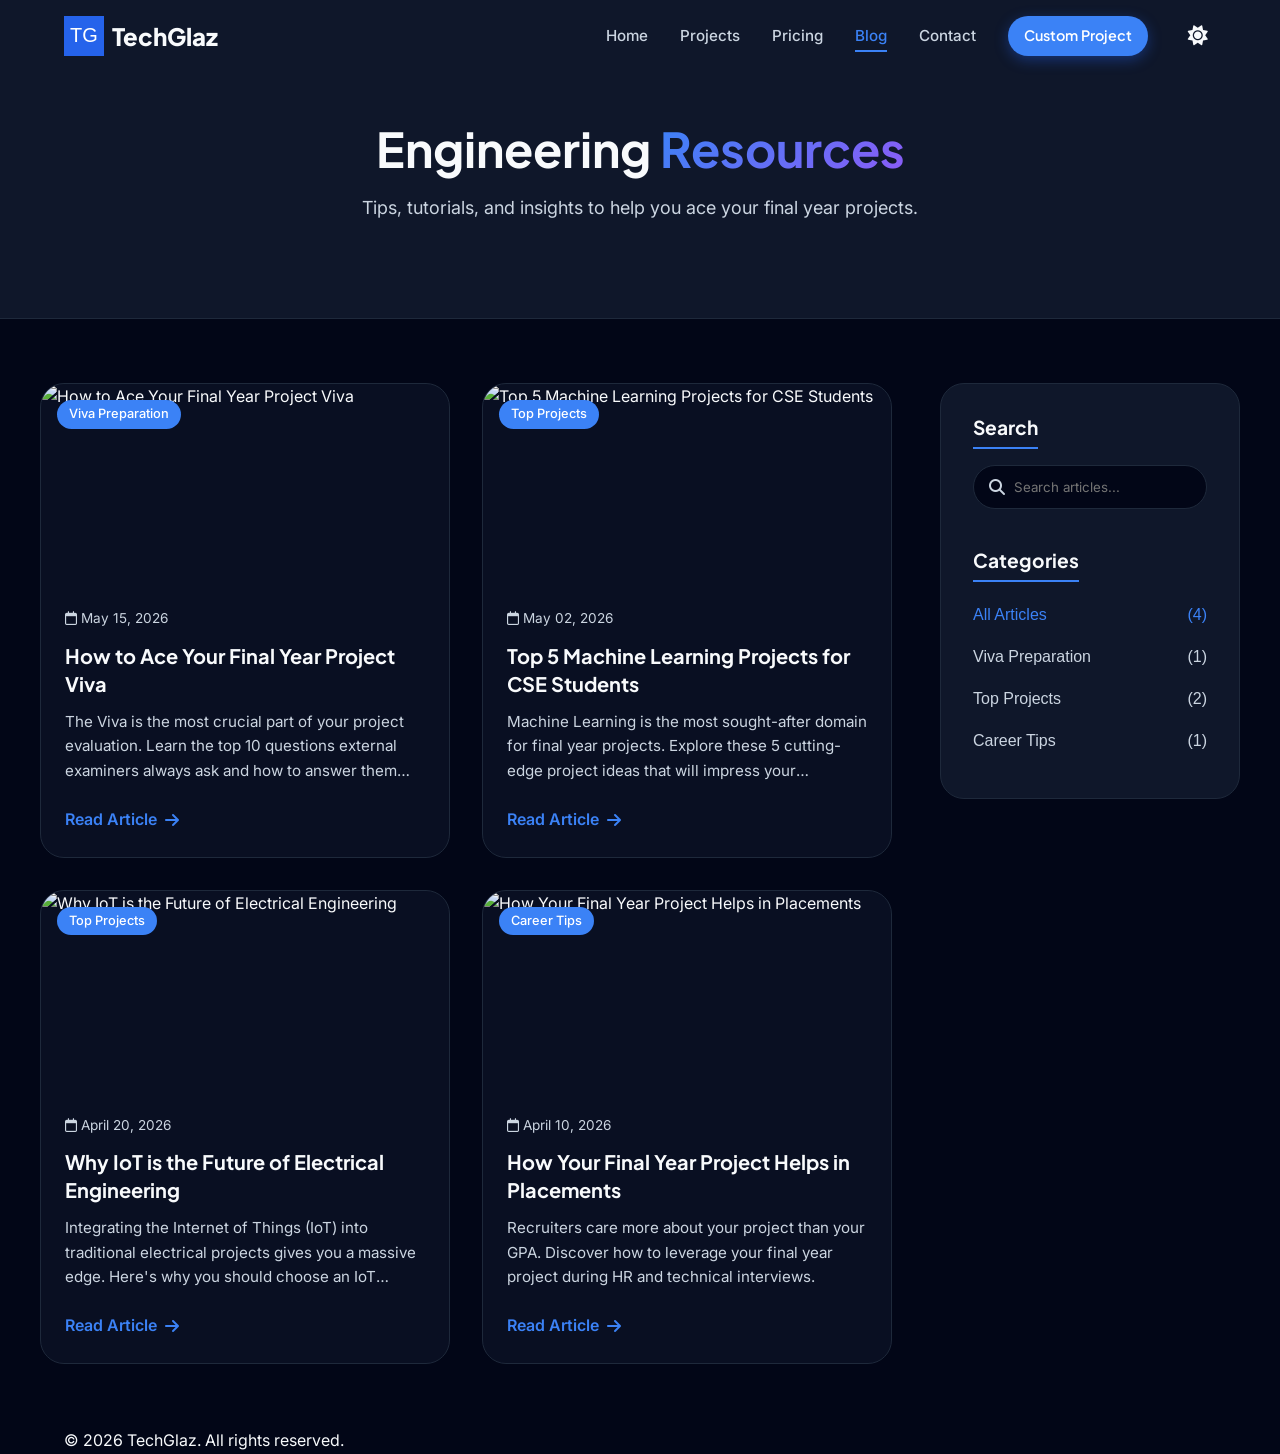
==== blog.html @ 35bd8286 "feat: implement blog section with dynamic post rendering, filtering capabilities, and updated site n" ====
<!DOCTYPE html>
<html lang="en" data-theme="dark">
<head>
    <meta charset="UTF-8">
    <meta name="viewport" content="width=device-width, initial-scale=1.0">
    <title>TechGlaz | Engineering Blog & Resources</title>
    
    <!-- CSS -->
    <link rel="stylesheet" href="style.css">
    
    <!-- FontAwesome for Icons -->
    <link rel="stylesheet" href="https://cdnjs.cloudflare.com/ajax/libs/font-awesome/6.4.0/css/all.min.css">
    
    <style>
        .blog-header {
            padding-top: 120px;
            padding-bottom: 3rem;
            text-align: center;
            background: var(--bg-secondary);
            border-bottom: 1px solid var(--border-color);
        }

        .blog-layout {
            display: grid;
            grid-template-columns: 1fr 300px;
            gap: 3rem;
            padding: 4rem 0;
            align-items: start;
        }

        /* Blog Grid */
        .blog-grid {
            display: grid;
            grid-template-columns: repeat(auto-fill, minmax(300px, 1fr));
            gap: 2rem;
        }

        .blog-card {
            background: var(--card-bg);
            border-radius: var(--radius-lg);
            border: 1px solid var(--border-color);
            overflow: hidden;
            transition: var(--transition);
            display: flex;
            flex-direction: column;
            height: 100%;
        }

        .blog-card:hover {
            transform: translateY(-5px);
            box-shadow: var(--shadow-md);
            border-color: var(--primary);
        }

        .blog-img-wrapper {
            position: relative;
            height: 200px;
            overflow: hidden;
        }

        .blog-img {
            width: 100%;
            height: 100%;
            object-fit: cover;
            transition: transform 0.5s ease;
        }

        .blog-card:hover .blog-img {
            transform: scale(1.05);
        }

        .blog-category-badge {
            position: absolute;
            top: 1rem;
            left: 1rem;
            background: var(--primary);
            color: white;
            padding: 0.25rem 0.75rem;
            border-radius: var(--radius-pill);
            font-size: 0.8rem;
            font-weight: 500;
        }

        .blog-content {
            padding: 1.5rem;
            flex-grow: 1;
            display: flex;
            flex-direction: column;
        }

        .blog-meta {
            display: flex;
            gap: 1rem;
            color: var(--text-secondary);
            font-size: 0.85rem;
            margin-bottom: 0.75rem;
        }

        .blog-title {
            font-size: 1.25rem;
            margin-bottom: 0.75rem;
            line-height: 1.4;
            color: var(--text-primary);
        }

        .blog-excerpt {
            color: var(--text-secondary);
            font-size: 0.95rem;
            margin-bottom: 1.5rem;
            flex-grow: 1;
            display: -webkit-box;
            -webkit-line-clamp: 3;
            -webkit-box-orient: vertical;
            overflow: hidden;
        }

        .read-more-btn {
            color: var(--primary);
            font-weight: 600;
            display: inline-flex;
            align-items: center;
            gap: 0.5rem;
            transition: gap 0.3s ease;
            text-decoration: none;
        }

        .blog-card:hover .read-more-btn {
            gap: 0.75rem;
        }

        /* Sidebar */
        .blog-sidebar {
            background: var(--bg-secondary);
            padding: 2rem;
            border-radius: var(--radius-lg);
            border: 1px solid var(--border-color);
            position: sticky;
            top: 100px;
        }

        .sidebar-widget {
            margin-bottom: 2.5rem;
        }

        .sidebar-widget:last-child {
            margin-bottom: 0;
        }

        .widget-title {
            font-size: 1.2rem;
            margin-bottom: 1rem;
            padding-bottom: 0.5rem;
            border-bottom: 2px solid var(--primary);
            display: inline-block;
        }

        .search-box {
            position: relative;
        }

        .search-box input {
            width: 100%;
            padding: 0.8rem 1rem 0.8rem 2.5rem;
            border-radius: var(--radius-pill);
            border: 1px solid var(--border-color);
            background: var(--bg-color);
            color: var(--text-primary);
            font-family: inherit;
        }

        .search-box i {
            position: absolute;
            left: 1rem;
            top: 50%;
            transform: translateY(-50%);
            color: var(--text-secondary);
        }

        .category-list {
            list-style: none;
            padding: 0;
        }

        .category-item {
            margin-bottom: 0.5rem;
        }

        .category-btn {
            background: none;
            border: none;
            color: var(--text-secondary);
            cursor: pointer;
            font-size: 1rem;
            padding: 0.5rem 0;
            display: flex;
            justify-content: space-between;
            width: 100%;
            transition: color 0.3s ease;
        }

        .category-btn:hover, .category-btn.active {
            color: var(--primary);
        }

        @media (max-width: 992px) {
            .blog-layout {
                grid-template-columns: 1fr;
            }
            .blog-sidebar {
                position: static;
                order: -1;
            }
        }
    </style>
</head>
<body>

    <!-- Navigation -->
    <nav class="navbar">
        <div class="container nav-container">
            <a href="index.html" class="logo">
                <img src="https://techglaz.com/wp-content/uploads/2023/12/cropped-cropped-techglaz-logo-transprent.png" alt="TechGlaz Logo" onerror="this.src='data:image/svg+xml;utf8,<svg xmlns=\'http://www.w3.org/2000/svg\' width=\'40\' height=\'40\' viewBox=\'0 0 100 100\'><rect width=\'100\' height=\'100\' fill=\'%232563eb\'/><text x=\'50\' y=\'65\' font-family=\'sans-serif\' font-size=\'50\' fill=\'white\' text-anchor=\'middle\'>TG</text></svg>'">
                TechGlaz
            </a>
            <button class="mobile-menu-btn">
                <i class="fa-solid fa-bars"></i>
            </button>
            <div class="nav-links">
                <a href="index.html" class="nav-link">Home</a>
                <a href="projects.html" class="nav-link">Projects</a>
                <a href="pricing.html" class="nav-link">Pricing</a>
                <a href="blog.html" class="nav-link active">Blog</a>
                <a href="contact.html" class="nav-link">Contact</a>
                <a href="custom-request.html" class="btn btn-primary" style="padding: 0.5rem 1rem; font-size: 0.9rem;">Custom Project</a>
                <button id="theme-toggle" class="theme-toggle" aria-label="Toggle Theme">
                    <i class="fa-solid fa-moon"></i>
                </button>
            </div>
        </div>
    </nav>

    <!-- Header -->
    <header class="blog-header">
        <div class="container fade-in">
            <h1 class="section-title">Engineering <span class="text-gradient">Resources</span></h1>
            <p class="section-subtitle">Tips, tutorials, and insights to help you ace your final year projects.</p>
        </div>
    </header>

    <!-- Main Content -->
    <section>
        <div class="container blog-layout">
            
            <!-- Blog Posts -->
            <div class="blog-main">
                <div id="blogGrid" class="blog-grid">
                    <!-- Loaded via JS -->
                </div>
            </div>

            <!-- Sidebar -->
            <aside class="blog-sidebar fade-in" style="transition-delay: 0.2s;">
                <div class="sidebar-widget">
                    <h3 class="widget-title">Search</h3>
                    <div class="search-box">
                        <i class="fa-solid fa-search"></i>
                        <input type="text" id="blogSearch" placeholder="Search articles...">
                    </div>
                </div>

                <div class="sidebar-widget">
                    <h3 class="widget-title">Categories</h3>
                    <ul class="category-list" id="categoryList">
                        <li class="category-item">
                            <button class="category-btn active" data-category="all">
                                <span>All Articles</span>
                                <span class="count">(4)</span>
                            </button>
                        </li>
                        <li class="category-item">
                            <button class="category-btn" data-category="viva">
                                <span>Viva Preparation</span>
                                <span class="count">(1)</span>
                            </button>
                        </li>
                        <li class="category-item">
                            <button class="category-btn" data-category="projects">
                                <span>Top Projects</span>
                                <span class="count">(2)</span>
                            </button>
                        </li>
                        <li class="category-item">
                            <button class="category-btn" data-category="career">
                                <span>Career Tips</span>
                                <span class="count">(1)</span>
                            </button>
                        </li>
                    </ul>
                </div>
            </aside>

        </div>
    </section>

    <!-- Footer -->
    <footer class="footer">
        <div class="container">
            <div class="footer-bottom">
                <p>&copy; 2026 TechGlaz. All rights reserved.</p>
            </div>
        </div>
    </footer>

    <script src="main.js"></script>
    <script src="blog.js"></script>
</body>
</html>
---- style.css ----
/* 
 * TechGlaz - Design System & Core Styles
 * Fonts: Inter (Body) & Plus Jakarta Sans (Headings)
 */

@import url('https://fonts.googleapis.com/css2?family=Inter:wght@300;400;500;600&family=Plus+Jakarta+Sans:wght@500;600;700;800&display=swap');

:root {
  /* Light Theme Colors */
  --bg-color: #ffffff;
  --bg-secondary: #f8fafc;
  --text-primary: #0f172a;
  --text-secondary: #475569;
  
  --primary: #2563eb; /* Tech blue */
  --primary-hover: #1d4ed8;
  --secondary: #7c3aed; /* Purple */
  --accent: #0ea5e9; /* Cyan */
  
  --border-color: #e2e8f0;
  --card-bg: rgba(255, 255, 255, 0.8);
  
  /* Shared Variables */
  --font-body: 'Inter', sans-serif;
  --font-heading: 'Plus Jakarta Sans', sans-serif;
  
  --radius-sm: 8px;
  --radius-md: 16px;
  --radius-lg: 24px;
  --radius-pill: 50px; /* TechGlaz specific */
  
  --shadow-sm: 0 1px 2px 0 rgba(0, 0, 0, 0.05);
  --shadow-md: 0 4px 6px -1px rgba(0, 0, 0, 0.1), 0 2px 4px -1px rgba(0, 0, 0, 0.06);
  --shadow-lg: 0 10px 15px -3px rgba(0, 0, 0, 0.1), 0 4px 6px -2px rgba(0, 0, 0, 0.05);
  --shadow-glass: 0 8px 32px 0 rgba(31, 38, 135, 0.07);
  
  --transition: all 0.3s ease;
}

[data-theme="dark"] {
  --bg-color: #020617; /* Deep navy */
  --bg-secondary: #0f172a;
  --text-primary: #f8fafc;
  --text-secondary: #cbd5e1;
  
  --primary: #3b82f6;
  --primary-hover: #60a5fa;
  --secondary: #8b5cf6;
  --accent: #38bdf8;
  
  --border-color: #1e293b;
  --card-bg: rgba(15, 23, 42, 0.6);
  --shadow-glass: 0 8px 32px 0 rgba(0, 0, 0, 0.3);
}

/* Base Reset */
*, *::before, *::after {
  box-sizing: border-box;
  margin: 0;
  padding: 0;
}

html {
  scroll-behavior: smooth;
}

body {
  font-family: var(--font-body);
  background-color: var(--bg-color);
  color: var(--text-primary);
  line-height: 1.6;
  transition: background-color 0.3s ease, color 0.3s ease;
  overflow-x: hidden;
}

h1, h2, h3, h4, h5, h6 {
  font-family: var(--font-heading);
  line-height: 1.2;
  color: var(--text-primary);
  font-weight: 700;
}

a {
  text-decoration: none;
  color: var(--primary);
  transition: var(--transition);
}

img {
  max-width: 100%;
  height: auto;
  display: block;
}

ul {
  list-style: none;
}

/* Typography Utilities */
.text-center { text-align: center; }
.text-gradient {
  background: linear-gradient(135deg, var(--primary), var(--secondary));
  -webkit-background-clip: text;
  -webkit-text-fill-color: transparent;
  background-clip: text;
}
.section-title {
  font-size: clamp(2rem, 4vw, 3rem);
  margin-bottom: 1rem;
}
.section-subtitle {
  font-size: 1.125rem;
  color: var(--text-secondary);
  max-width: 600px;
  margin: 0 auto 3rem;
}

/* Layout */
.container {
  width: 100%;
  max-width: 1200px;
  margin: 0 auto;
  padding: 0 1.5rem;
}

.section {
  padding: 5rem 0;
}

/* Glassmorphism */
.glass {
  background: var(--card-bg);
  backdrop-filter: blur(12px);
  -webkit-backdrop-filter: blur(12px);
  border: 1px solid rgba(255, 255, 255, 0.1);
}
[data-theme="light"] .glass {
  border: 1px solid rgba(255, 255, 255, 0.4);
}

.glass-card {
  background: var(--card-bg);
  backdrop-filter: blur(12px);
  -webkit-backdrop-filter: blur(12px);
  border: 1px solid rgba(255, 255, 255, 0.1);
  border-radius: var(--radius-lg);
  box-shadow: var(--shadow-glass);
  padding: 2rem;
  transition: transform 0.3s ease, box-shadow 0.3s ease;
}
[data-theme="light"] .glass-card {
  border: 1px solid rgba(255, 255, 255, 0.4);
}

.glass-card:hover {
  transform: translateY(-5px);
  box-shadow: var(--shadow-lg);
}

/* Components */

/* Buttons */
.btn {
  display: inline-flex;
  align-items: center;
  justify-content: center;
  padding: 0.75rem 1.5rem;
  font-family: var(--font-heading);
  font-weight: 600;
  border-radius: var(--radius-pill);
  cursor: pointer;
  transition: var(--transition);
  border: none;
  gap: 0.5rem;
  font-size: 1rem;
}

.btn-primary {
  background-color: var(--primary);
  color: white;
  box-shadow: 0 4px 14px 0 rgba(37, 99, 235, 0.39);
}

.btn-primary:hover {
  background-color: var(--primary-hover);
  transform: translateY(-2px);
  box-shadow: 0 6px 20px rgba(37, 99, 235, 0.23);
}

.btn-outline {
  background: transparent;
  color: var(--text-primary);
  border: 2px solid var(--border-color);
}

.btn-outline:hover {
  border-color: var(--primary);
  color: var(--primary);
}

/* Navigation */
.navbar {
  position: fixed;
  top: 0;
  left: 0;
  width: 100%;
  z-index: 1000;
  padding: 1rem 0;
  transition: var(--transition);
}

.navbar.scrolled {
  padding: 0.5rem 0;
  background: var(--card-bg);
  backdrop-filter: blur(12px);
  -webkit-backdrop-filter: blur(12px);
  border-bottom: 1px solid rgba(255, 255, 255, 0.1);
  box-shadow: var(--shadow-sm);
}

.nav-container {
  display: flex;
  justify-content: space-between;
  align-items: center;
}

.logo {
  display: flex;
  align-items: center;
  gap: 0.5rem;
  font-family: var(--font-heading);
  font-weight: 800;
  font-size: 1.5rem;
  color: var(--text-primary);
}

.logo img {
  height: 40px;
}

.nav-links {
  display: flex;
  gap: 2rem;
  align-items: center;
}

.nav-link {
  color: var(--text-secondary);
  font-weight: 500;
  font-size: 0.95rem;
  position: relative;
}

.nav-link:hover, .nav-link.active {
  color: var(--primary);
}

.nav-link::after {
  content: '';
  position: absolute;
  width: 0;
  height: 2px;
  bottom: -4px;
  left: 0;
  background-color: var(--primary);
  transition: var(--transition);
}

.nav-link:hover::after, .nav-link.active::after {
  width: 100%;
}

.theme-toggle {
  background: none;
  border: none;
  color: var(--text-primary);
  cursor: pointer;
  font-size: 1.25rem;
  padding: 0.5rem;
  display: flex;
  align-items: center;
  justify-content: center;
  border-radius: 50%;
  transition: background-color 0.3s ease;
}

.theme-toggle:hover {
  background-color: var(--bg-secondary);
}

.mobile-menu-btn {
  display: none;
  background: none;
  border: none;
  color: var(--text-primary);
  font-size: 1.5rem;
  cursor: pointer;
}

/* Animations */
.fade-in {
  opacity: 0;
  transform: translateY(20px);
  transition: opacity 0.6s ease-out, transform 0.6s ease-out;
}

.fade-in.visible {
  opacity: 1;
  transform: translateY(0);
}

/* Media Queries */
@media (max-width: 768px) {
  .nav-links {
    position: fixed;
    top: 0;
    right: -100%;
    height: 100vh;
    width: 250px;
    background: var(--bg-color);
    flex-direction: column;
    justify-content: center;
    padding: 2rem;
    box-shadow: -5px 0 15px rgba(0,0,0,0.1);
    transition: 0.4s ease-in-out;
  }

  .nav-links.active {
    right: 0;
  }

  .mobile-menu-btn {
    display: block;
    z-index: 1001;
  }

  .section-title {
    font-size: 2rem;
  }
}

/* Scroll Progress Bar */
.scroll-progress-container {
  position: fixed;
  top: 0;
  left: 0;
  width: 100%;
  height: 4px;
  background: transparent;
  z-index: 9999;
}

.scroll-progress-bar {
  height: 100%;
  background: linear-gradient(90deg, var(--primary), var(--accent));
  width: 0%;
  transition: width 0.1s ease;
}

/* Back to Top Button */
.back-to-top {
  position: fixed;
  bottom: 30px;
  right: 30px;
  width: 50px;
  height: 50px;
  background: var(--primary);
  color: white;
  border-radius: 50%;
  display: flex;
  align-items: center;
  justify-content: center;
  font-size: 1.25rem;
  box-shadow: var(--shadow-md);
  cursor: pointer;
  opacity: 0;
  visibility: hidden;
  transform: translateY(20px);
  transition: all 0.3s ease;
  z-index: 999;
}

.back-to-top.visible {
  opacity: 1;
  visibility: visible;
  transform: translateY(0);
}

.back-to-top:hover {
  background: var(--primary-hover);
  transform: translateY(-5px);
}

/* Page Transition Animations */
.page-transition-enter {
  animation: fadeInPage 0.5s ease-out forwards;
}

.page-transition-exit {
  animation: fadeOutPage 0.3s ease-in forwards;
}

@keyframes fadeInPage {
  from {
    opacity: 0;
    transform: translateY(10px);
  }
  to {
    opacity: 1;
    transform: translateY(0);
  }
}

@keyframes fadeOutPage {
  from {
    opacity: 1;
    transform: translateY(0);
  }
  to {
    opacity: 0;
    transform: translateY(-10px);
  }
}

/* Trust Badges */
.trust-badges-container {
  display: flex;
  justify-content: center;
  gap: 3rem;
  flex-wrap: wrap;
  padding: 3rem;
  background: var(--card-bg);
  border-radius: var(--radius-lg);
  border: 1px solid var(--border-color);
}

.trust-badge {
  text-align: center;
  max-width: 200px;
}

.trust-icon {
  font-size: 2.5rem;
  color: #10b981;
  margin-bottom: 1rem;
}

.pulse-animation {
  animation: pulse 2s infinite;
}

@keyframes pulse {
  0% { transform: scale(1); }
  50% { transform: scale(1.1); }
  100% { transform: scale(1); }
}

.trust-badge h4 {
  font-size: 1.1rem;
  margin-bottom: 0.5rem;
}

.trust-badge p {
  font-size: 0.85rem;
  color: var(--text-secondary);
}

/* Video Wrapper */
.video-wrapper {
  position: relative;
  padding-bottom: 56.25%; /* 16:9 ratio */
  height: 0;
  overflow: hidden;
  border-radius: var(--radius-sm);
  background: #000;
}

.video-wrapper iframe {
  position: absolute;
  top: 0;
  left: 0;
  width: 100%;
  height: 100%;
  border: none;
}
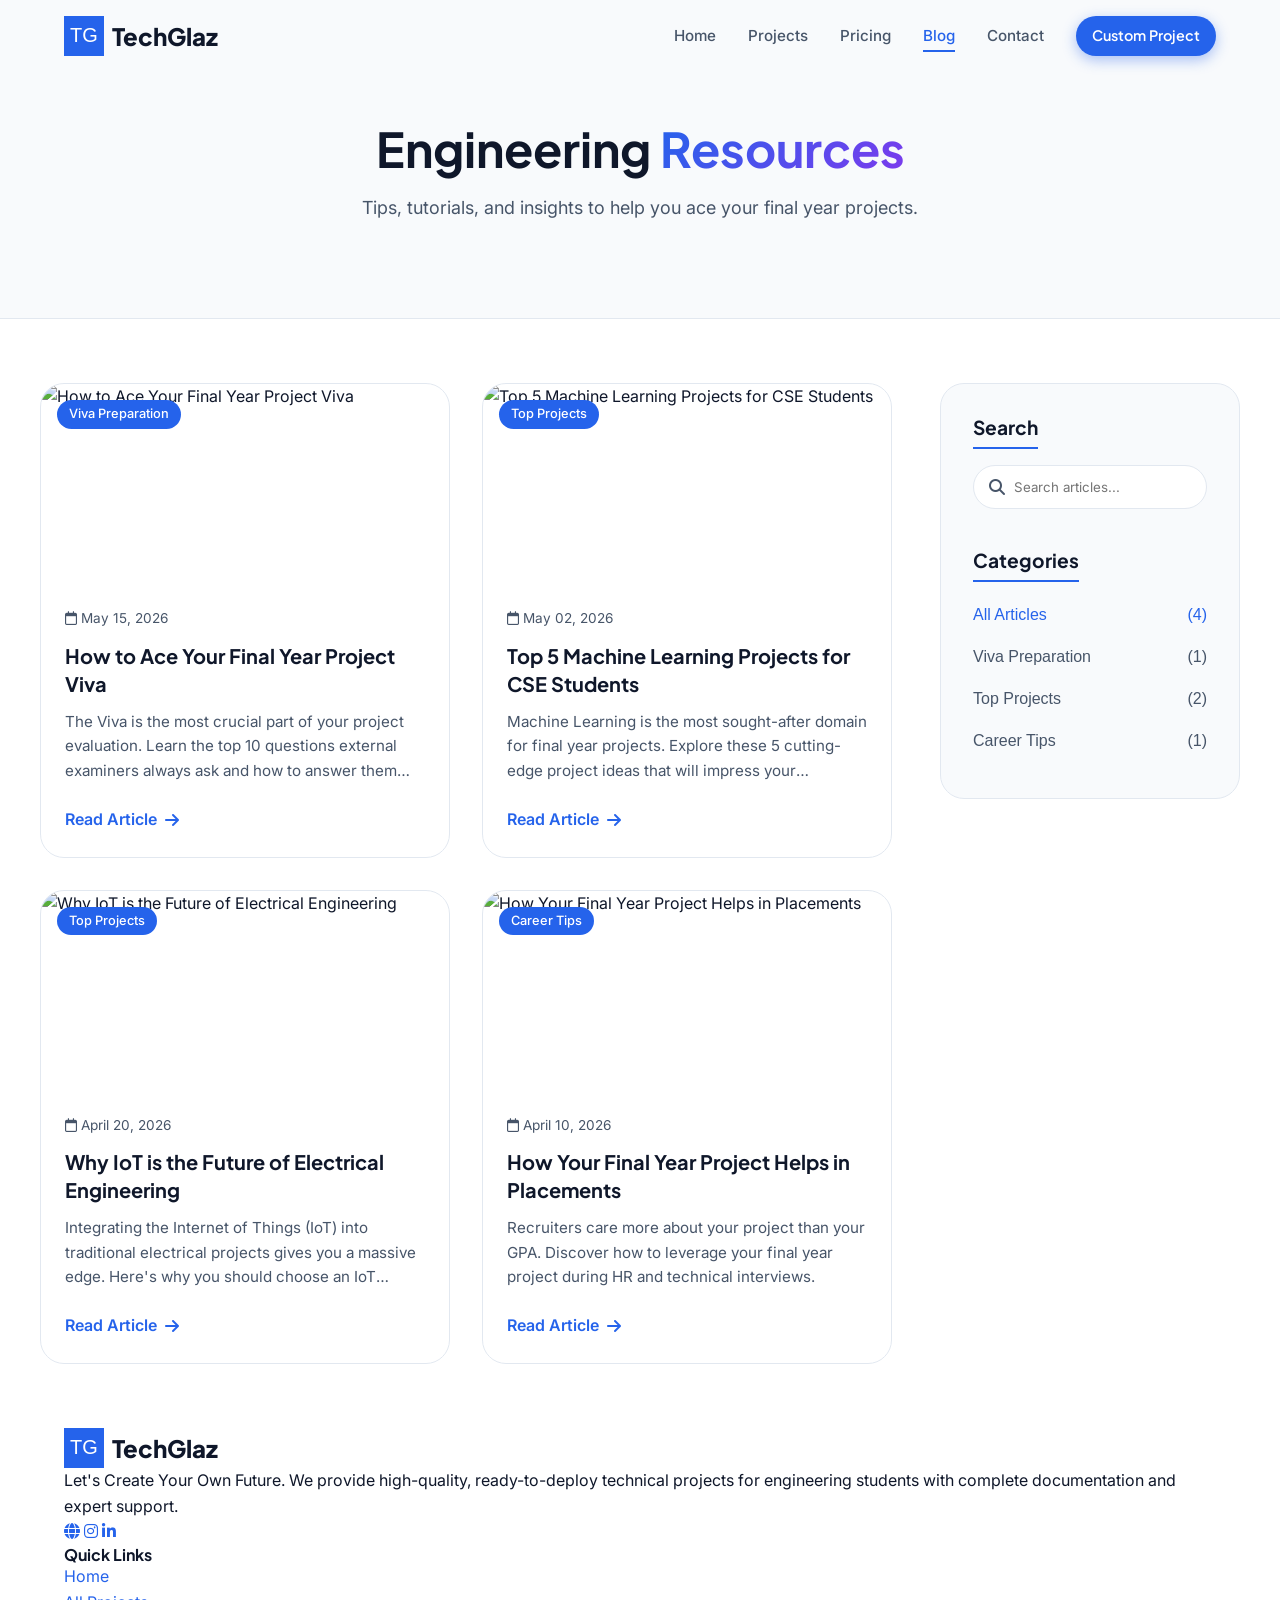
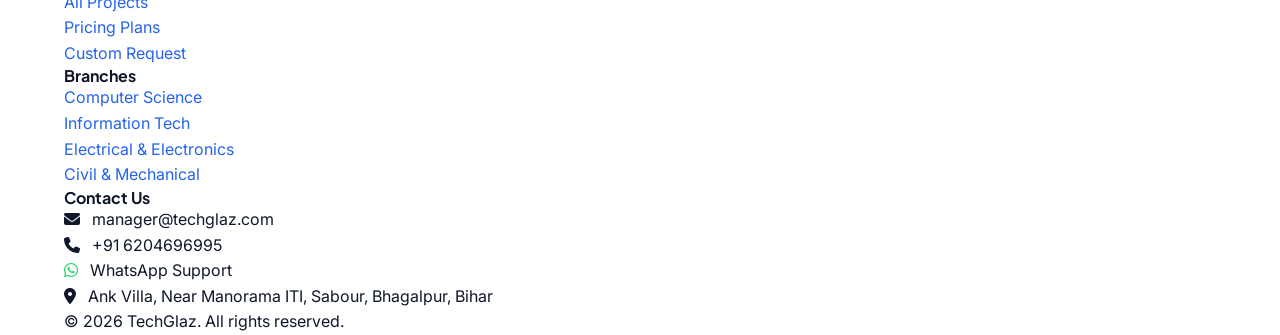
==== commit 602cd844: "feat: standardize site to light theme, remove theme toggle, and update footer and hero images" ====
--- a/blog.html
+++ b/blog.html
@@ -1,5 +1,5 @@
 <!DOCTYPE html>
-<html lang="en" data-theme="dark">
+<html lang="en" data-theme="light">
 <head>
     <meta charset="UTF-8">
     <meta name="viewport" content="width=device-width, initial-scale=1.0">
@@ -232,9 +232,6 @@
                 <a href="blog.html" class="nav-link active">Blog</a>
                 <a href="contact.html" class="nav-link">Contact</a>
                 <a href="custom-request.html" class="btn btn-primary" style="padding: 0.5rem 1rem; font-size: 0.9rem;">Custom Project</a>
-                <button id="theme-toggle" class="theme-toggle" aria-label="Toggle Theme">
-                    <i class="fa-solid fa-moon"></i>
-                </button>
             </div>
         </div>
     </nav>
@@ -305,6 +302,47 @@
     <!-- Footer -->
     <footer class="footer">
         <div class="container">
+            <div class="footer-grid">
+                <div class="footer-about">
+                    <a href="index.html" class="logo">
+                        <img src="https://techglaz.com/wp-content/uploads/2023/12/cropped-cropped-techglaz-logo-transprent.png" alt="TechGlaz Logo" onerror="this.src='data:image/svg+xml;utf8,<svg xmlns=\'http://www.w3.org/2000/svg\' width=\'40\' height=\'40\' viewBox=\'0 0 100 100\'><rect width=\'100\' height=\'100\' fill=\'%232563eb\'/><text x=\'50\' y=\'65\' font-family=\'sans-serif\' font-size=\'50\' fill=\'white\' text-anchor=\'middle\'>TG</text></svg>'">
+                        TechGlaz
+                    </a>
+                    <p>Let's Create Your Own Future. We provide high-quality, ready-to-deploy technical projects for engineering students with complete documentation and expert support.</p>
+                    <div class="social-links">
+                        <a href="https://techglaz.com/" target="_blank" title="TechGlaz Main Website"><i class="fa-solid fa-globe"></i></a>
+                        <a href="https://www.instagram.com/techglaz/" target="_blank" title="Instagram"><i class="fa-brands fa-instagram"></i></a>
+                        <a href="https://www.linkedin.com/company/techglaz/" target="_blank" title="LinkedIn"><i class="fa-brands fa-linkedin-in"></i></a>
+                    </div>
+                </div>
+                <div class="footer-links">
+                    <h4>Quick Links</h4>
+                    <ul>
+                        <li><a href="index.html">Home</a></li>
+                        <li><a href="projects.html">All Projects</a></li>
+                        <li><a href="pricing.html">Pricing Plans</a></li>
+                        <li><a href="custom-request.html">Custom Request</a></li>
+                    </ul>
+                </div>
+                <div class="footer-links">
+                    <h4>Branches</h4>
+                    <ul>
+                        <li><a href="projects.html?branch=cs">Computer Science</a></li>
+                        <li><a href="projects.html?branch=it">Information Tech</a></li>
+                        <li><a href="projects.html?branch=ee">Electrical & Electronics</a></li>
+                        <li><a href="projects.html?branch=mech">Civil & Mechanical</a></li>
+                    </ul>
+                </div>
+                <div class="footer-links">
+                    <h4>Contact Us</h4>
+                    <ul>
+                        <li><i class="fa-solid fa-envelope" style="margin-right: 8px;"></i> manager@techglaz.com</li>
+                        <li><i class="fa-solid fa-phone" style="margin-right: 8px;"></i> +91 6204696995</li>
+                        <li><i class="fa-brands fa-whatsapp" style="margin-right: 8px; color: #25D366;"></i> WhatsApp Support</li>
+                        <li><i class="fa-solid fa-location-dot" style="margin-right: 8px;"></i> Ank Villa, Near Manorama ITI, Sabour, Bhagalpur, Bihar</li>
+                    </ul>
+                </div>
+            </div>
             <div class="footer-bottom">
                 <p>&copy; 2026 TechGlaz. All rights reserved.</p>
             </div>
--- a/style.css
+++ b/style.css
@@ -35,22 +35,6 @@
   --shadow-glass: 0 8px 32px 0 rgba(31, 38, 135, 0.07);
   
   --transition: all 0.3s ease;
-}
-
-[data-theme="dark"] {
-  --bg-color: #020617; /* Deep navy */
-  --bg-secondary: #0f172a;
-  --text-primary: #f8fafc;
-  --text-secondary: #cbd5e1;
-  
-  --primary: #3b82f6;
-  --primary-hover: #60a5fa;
-  --secondary: #8b5cf6;
-  --accent: #38bdf8;
-  
-  --border-color: #1e293b;
-  --card-bg: rgba(15, 23, 42, 0.6);
-  --shadow-glass: 0 8px 32px 0 rgba(0, 0, 0, 0.3);
 }
 
 /* Base Reset */
@@ -132,9 +116,6 @@
   background: var(--card-bg);
   backdrop-filter: blur(12px);
   -webkit-backdrop-filter: blur(12px);
-  border: 1px solid rgba(255, 255, 255, 0.1);
-}
-[data-theme="light"] .glass {
   border: 1px solid rgba(255, 255, 255, 0.4);
 }
 
@@ -142,14 +123,11 @@
   background: var(--card-bg);
   backdrop-filter: blur(12px);
   -webkit-backdrop-filter: blur(12px);
-  border: 1px solid rgba(255, 255, 255, 0.1);
+  border: 1px solid rgba(255, 255, 255, 0.4);
   border-radius: var(--radius-lg);
   box-shadow: var(--shadow-glass);
   padding: 2rem;
   transition: transform 0.3s ease, box-shadow 0.3s ease;
-}
-[data-theme="light"] .glass-card {
-  border: 1px solid rgba(255, 255, 255, 0.4);
 }
 
 .glass-card:hover {
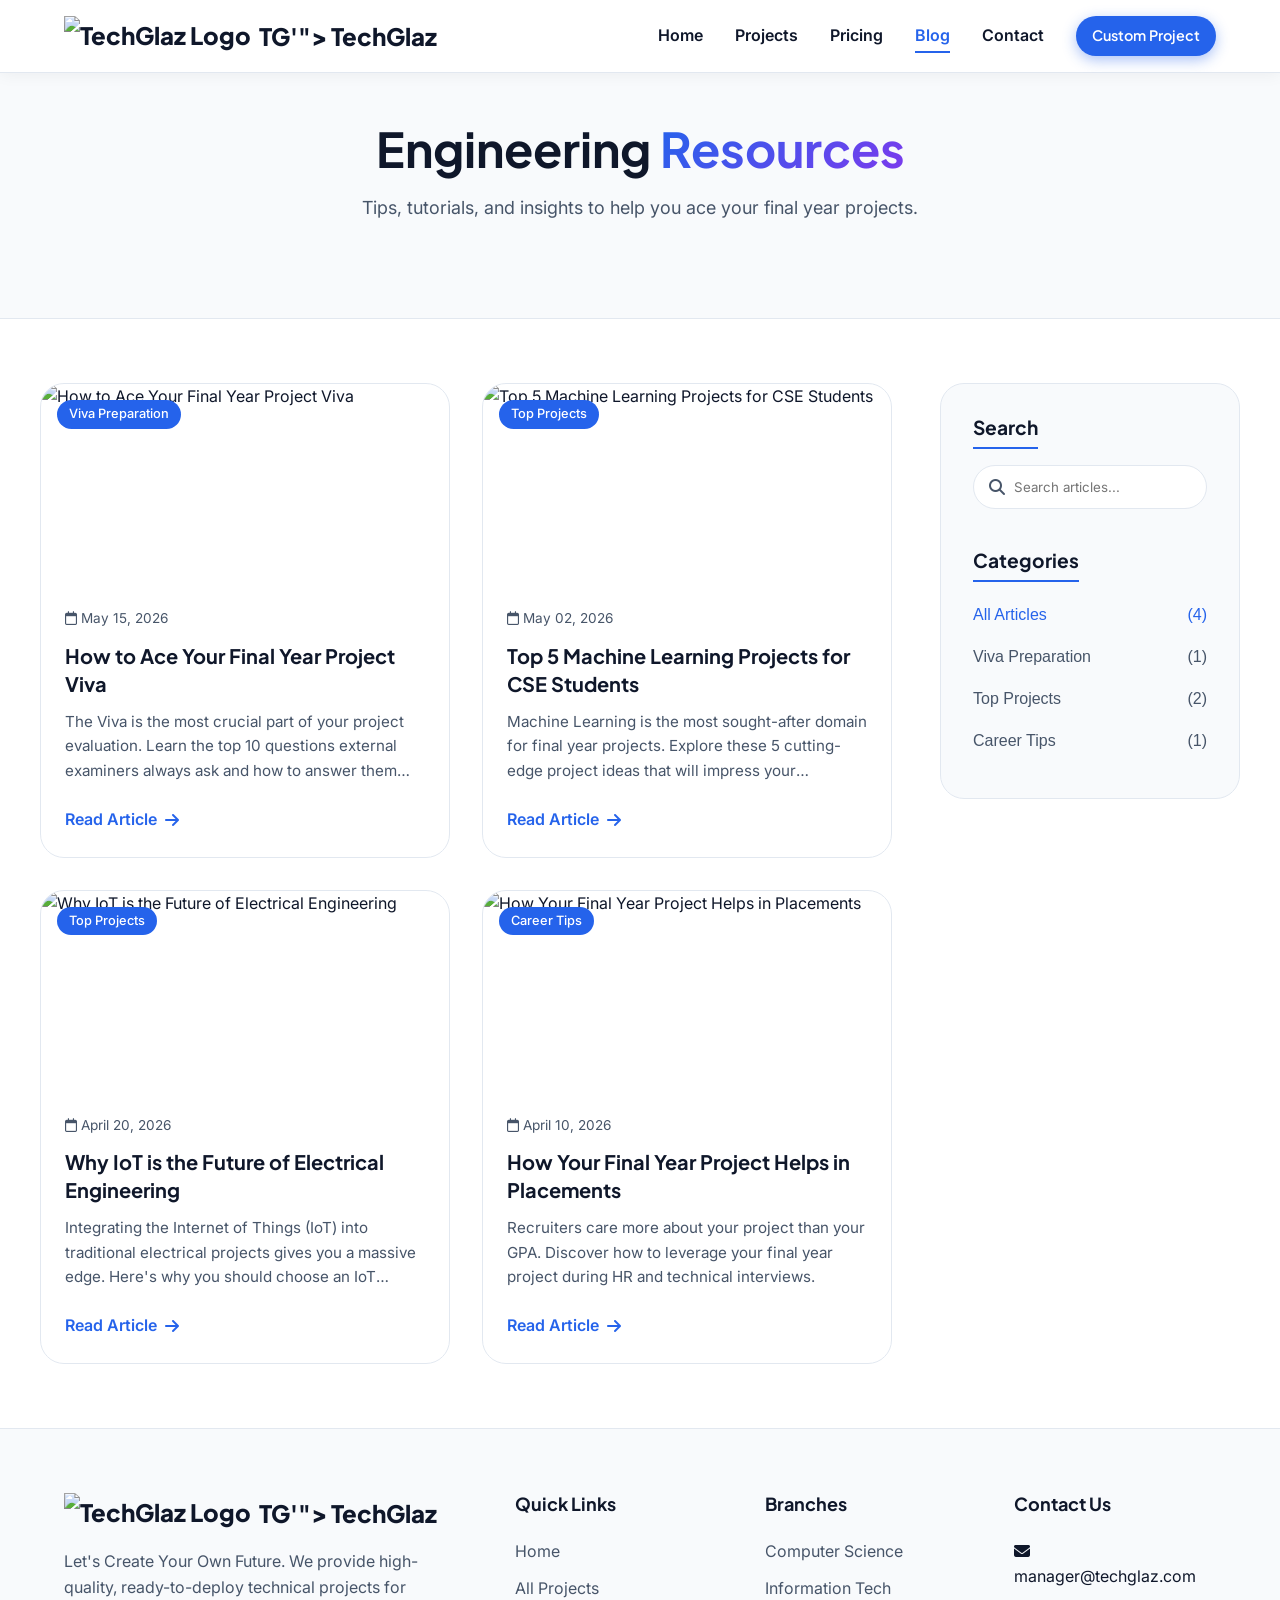
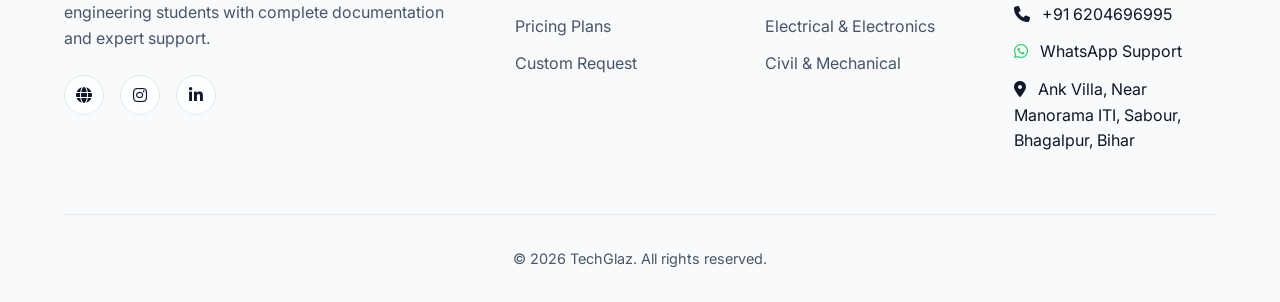
==== commit 1e73f960: "refactor: restructure project directory by moving assets and scripts, and optimize image rendering w" ====
--- a/blog.html
+++ b/blog.html
@@ -6,7 +6,7 @@
     <title>TechGlaz | Engineering Blog & Resources</title>
     
     <!-- CSS -->
-    <link rel="stylesheet" href="style.css">
+    <link rel="stylesheet" href="css/style.css">
     
     <!-- FontAwesome for Icons -->
     <link rel="stylesheet" href="https://cdnjs.cloudflare.com/ajax/libs/font-awesome/6.4.0/css/all.min.css">
@@ -219,7 +219,7 @@
     <nav class="navbar">
         <div class="container nav-container">
             <a href="index.html" class="logo">
-                <img src="https://techglaz.com/wp-content/uploads/2023/12/cropped-cropped-techglaz-logo-transprent.png" alt="TechGlaz Logo" onerror="this.src='data:image/svg+xml;utf8,<svg xmlns=\'http://www.w3.org/2000/svg\' width=\'40\' height=\'40\' viewBox=\'0 0 100 100\'><rect width=\'100\' height=\'100\' fill=\'%232563eb\'/><text x=\'50\' y=\'65\' font-family=\'sans-serif\' font-size=\'50\' fill=\'white\' text-anchor=\'middle\'>TG</text></svg>'">
+                <img src="https://techglaz.com/wp-content/uploads/2023/12/cropped-cropped-techglaz-logo-transprent.png" alt="TechGlaz Logo" onerror="this.src='data:image/svg+xml;utf8,<svg xmlns=\'http://www.w3.org/2000/svg\' width=\'40\' height=\'40\' viewBox=\'0 0 100 100\' loading="lazy"><rect width=\'100\' height=\'100\' fill=\'%232563eb\'/><text x=\'50\' y=\'65\' font-family=\'sans-serif\' font-size=\'50\' fill=\'white\' text-anchor=\'middle\'>TG</text></svg>'">
                 TechGlaz
             </a>
             <button class="mobile-menu-btn">
@@ -305,7 +305,7 @@
             <div class="footer-grid">
                 <div class="footer-about">
                     <a href="index.html" class="logo">
-                        <img src="https://techglaz.com/wp-content/uploads/2023/12/cropped-cropped-techglaz-logo-transprent.png" alt="TechGlaz Logo" onerror="this.src='data:image/svg+xml;utf8,<svg xmlns=\'http://www.w3.org/2000/svg\' width=\'40\' height=\'40\' viewBox=\'0 0 100 100\'><rect width=\'100\' height=\'100\' fill=\'%232563eb\'/><text x=\'50\' y=\'65\' font-family=\'sans-serif\' font-size=\'50\' fill=\'white\' text-anchor=\'middle\'>TG</text></svg>'">
+                        <img src="https://techglaz.com/wp-content/uploads/2023/12/cropped-cropped-techglaz-logo-transprent.png" alt="TechGlaz Logo" onerror="this.src='data:image/svg+xml;utf8,<svg xmlns=\'http://www.w3.org/2000/svg\' width=\'40\' height=\'40\' viewBox=\'0 0 100 100\' loading="lazy"><rect width=\'100\' height=\'100\' fill=\'%232563eb\'/><text x=\'50\' y=\'65\' font-family=\'sans-serif\' font-size=\'50\' fill=\'white\' text-anchor=\'middle\'>TG</text></svg>'">
                         TechGlaz
                     </a>
                     <p>Let's Create Your Own Future. We provide high-quality, ready-to-deploy technical projects for engineering students with complete documentation and expert support.</p>
@@ -349,7 +349,7 @@
         </div>
     </footer>
 
-    <script src="main.js"></script>
-    <script src="blog.js"></script>
+    <script src="js/main.js"></script>
+    <script src="js/blog.js"></script>
 </body>
 </html>
--- a/css/style.css
+++ b/css/style.css
@@ -0,0 +1,1189 @@
+/* 
+ * TechGlaz - Design System & Core Styles
+ * Fonts: Inter (Body) & Plus Jakarta Sans (Headings)
+ */
+
+@import url('https://fonts.googleapis.com/css2?family=Inter:wght@300;400;500;600&family=Plus+Jakarta+Sans:wght@500;600;700;800&display=swap');
+
+:root {
+  /* Light Theme Colors */
+  --bg-color: #ffffff;
+  --bg-secondary: #f8fafc;
+  --text-primary: #0f172a;
+  --text-secondary: #475569;
+  
+  --primary: #2563eb; /* Tech blue */
+  --primary-hover: #1d4ed8;
+  --secondary: #7c3aed; /* Purple */
+  --accent: #0ea5e9; /* Cyan */
+  
+  --border-color: #e2e8f0;
+  --card-bg: rgba(255, 255, 255, 0.8);
+  
+  /* Shared Variables */
+  --font-body: 'Inter', sans-serif;
+  --font-heading: 'Plus Jakarta Sans', sans-serif;
+  
+  --radius-sm: 8px;
+  --radius-md: 16px;
+  --radius-lg: 24px;
+  --radius-pill: 50px; /* TechGlaz specific */
+  
+  --shadow-sm: 0 1px 2px 0 rgba(0, 0, 0, 0.05);
+  --shadow-md: 0 4px 6px -1px rgba(0, 0, 0, 0.1), 0 2px 4px -1px rgba(0, 0, 0, 0.06);
+  --shadow-lg: 0 10px 15px -3px rgba(0, 0, 0, 0.1), 0 4px 6px -2px rgba(0, 0, 0, 0.05);
+  --shadow-glass: 0 8px 32px 0 rgba(31, 38, 135, 0.07);
+  
+  --transition: all 0.3s ease;
+}
+
+/* Base Reset */
+*, *::before, *::after {
+  box-sizing: border-box;
+  margin: 0;
+  padding: 0;
+}
+
+html {
+  scroll-behavior: smooth;
+}
+
+body {
+  font-family: var(--font-body);
+  background-color: var(--bg-color);
+  color: var(--text-primary);
+  line-height: 1.6;
+  transition: background-color 0.3s ease, color 0.3s ease;
+  overflow-x: clip;
+}
+
+h1, h2, h3, h4, h5, h6 {
+  font-family: var(--font-heading);
+  line-height: 1.2;
+  color: var(--text-primary);
+  font-weight: 700;
+}
+
+a {
+  text-decoration: none;
+  color: var(--primary);
+  transition: var(--transition);
+}
+
+img {
+  max-width: 100%;
+  height: auto;
+  display: block;
+}
+
+ul {
+  list-style: none;
+}
+
+/* Typography Utilities */
+.text-center { text-align: center; }
+.text-gradient {
+  background: linear-gradient(135deg, var(--primary), var(--secondary));
+  -webkit-background-clip: text;
+  -webkit-text-fill-color: transparent;
+  background-clip: text;
+}
+.section-title {
+  font-size: clamp(2rem, 4vw, 3rem);
+  margin-bottom: 1rem;
+}
+.section-subtitle {
+  font-size: 1.125rem;
+  color: var(--text-secondary);
+  max-width: 600px;
+  margin: 0 auto 3rem;
+}
+
+/* Layout */
+.container {
+  width: 100%;
+  max-width: 1200px;
+  margin: 0 auto;
+  padding: 0 1.5rem;
+}
+
+.section {
+  padding: 5rem 0;
+}
+
+/* Glassmorphism */
+.glass {
+  background: var(--card-bg);
+  backdrop-filter: blur(12px);
+  -webkit-backdrop-filter: blur(12px);
+  border: 1px solid rgba(255, 255, 255, 0.4);
+}
+
+.glass-card {
+  background: var(--card-bg);
+  backdrop-filter: blur(12px);
+  -webkit-backdrop-filter: blur(12px);
+  border: 1px solid rgba(255, 255, 255, 0.4);
+  border-radius: var(--radius-lg);
+  box-shadow: var(--shadow-glass);
+  padding: 2rem;
+  transition: transform 0.3s ease, box-shadow 0.3s ease;
+}
+
+.glass-card:hover {
+  transform: translateY(-5px) scale(1.01);
+  box-shadow: 0 20px 40px -10px rgba(0, 0, 0, 0.15), var(--shadow-glass);
+}
+
+/* Components */
+
+/* Buttons */
+.btn {
+  display: inline-flex;
+  align-items: center;
+  justify-content: center;
+  padding: 0.75rem 1.5rem;
+  font-family: var(--font-heading);
+  font-weight: 600;
+  border-radius: var(--radius-pill);
+  cursor: pointer;
+  transition: var(--transition);
+  border: none;
+  gap: 0.5rem;
+  font-size: 1rem;
+}
+
+.btn-primary {
+  background-color: var(--primary);
+  color: white;
+  box-shadow: 0 4px 14px 0 rgba(37, 99, 235, 0.39);
+}
+
+.btn-primary:hover {
+  background-color: var(--primary-hover);
+  transform: translateY(-2px) scale(1.03);
+  box-shadow: 0 8px 25px rgba(37, 99, 235, 0.35);
+}
+
+.btn-outline {
+  background: transparent;
+  color: var(--text-primary);
+  border: 2px solid var(--border-color);
+}
+
+.btn-outline:hover {
+  border-color: var(--primary);
+  color: var(--primary);
+}
+
+/* Navigation */
+.navbar {
+  position: fixed;
+  top: 0;
+  left: 0;
+  width: 100%;
+  z-index: 1000;
+  padding: 1rem 0;
+  transition: var(--transition);
+  /* Always show a crisp white blurred background — visually separate from hero */
+  background: rgba(255, 255, 255, 0.92);
+  backdrop-filter: blur(16px);
+  -webkit-backdrop-filter: blur(16px);
+  border-bottom: 1px solid var(--border-color);
+  box-shadow: 0 1px 16px 0 rgba(15, 23, 42, 0.06);
+}
+
+.navbar.scrolled {
+  padding: 0.5rem 0;
+  background: rgba(255, 255, 255, 0.97);
+  box-shadow: 0 2px 20px 0 rgba(15, 23, 42, 0.10);
+}
+
+.nav-container {
+  display: flex;
+  justify-content: space-between;
+  align-items: center;
+}
+
+.logo {
+  display: flex;
+  align-items: center;
+  gap: 0.5rem;
+  font-family: var(--font-heading);
+  font-weight: 800;
+  font-size: 1.5rem;
+  color: var(--text-primary);
+}
+
+.logo img {
+  height: 40px;
+}
+
+.nav-links {
+  display: flex;
+  gap: 2rem;
+  align-items: center;
+}
+
+.nav-link {
+  color: var(--text-primary);
+  font-weight: 600;
+  font-size: 1rem;
+  position: relative;
+}
+
+.nav-link:hover, .nav-link.active {
+  color: var(--primary);
+}
+
+.nav-link::after {
+  content: '';
+  position: absolute;
+  width: 0;
+  height: 2px;
+  bottom: -4px;
+  left: 0;
+  background-color: var(--primary);
+  transition: var(--transition);
+}
+
+.nav-link:hover::after, .nav-link.active::after {
+  width: 100%;
+}
+
+.theme-toggle {
+  background: none;
+  border: none;
+  color: var(--text-primary);
+  cursor: pointer;
+  font-size: 1.25rem;
+  padding: 0.5rem;
+  display: flex;
+  align-items: center;
+  justify-content: center;
+  border-radius: 50%;
+  transition: background-color 0.3s ease;
+}
+
+.theme-toggle:hover {
+  background-color: var(--bg-secondary);
+}
+
+.mobile-menu-btn {
+  display: none;
+  background: none;
+  border: none;
+  color: var(--text-primary);
+  font-size: 1.5rem;
+  cursor: pointer;
+}
+
+/* Animations */
+.fade-in {
+  opacity: 0;
+  transform: translateY(20px);
+  transition: opacity 0.6s ease-out, transform 0.6s ease-out;
+}
+
+.fade-in.visible {
+  opacity: 1;
+  transform: translateY(0);
+}
+
+/* Media Queries */
+@media (max-width: 768px) {
+  .nav-links {
+    position: fixed;
+    top: 0;
+    right: -100%;
+    height: 100vh;
+    width: 280px;
+    background: rgba(255, 255, 255, 0.95);
+    backdrop-filter: blur(20px);
+    -webkit-backdrop-filter: blur(20px);
+    flex-direction: column;
+    justify-content: center;
+    padding: 2rem;
+    box-shadow: -10px 0 30px rgba(0,0,0,0.1);
+    transition: right 0.5s cubic-bezier(0.4, 0, 0.2, 1);
+  }
+
+  .nav-links.active {
+    right: 0;
+  }
+
+  .nav-link {
+    font-size: 1.2rem;
+    margin: 1rem 0;
+    display: inline-block;
+  }
+
+  .nav-links a.btn {
+    margin-top: 1.5rem;
+    width: 100%;
+  }
+
+  .mobile-menu-btn {
+    display: block;
+    z-index: 1001;
+  }
+
+  .section-title {
+    font-size: 2rem;
+  }
+}
+
+/* Scroll Progress Bar */
+.scroll-progress-container {
+  position: fixed;
+  top: 0;
+  left: 0;
+  width: 100%;
+  height: 4px;
+  background: transparent;
+  z-index: 9999;
+}
+
+.scroll-progress-bar {
+  height: 100%;
+  background: linear-gradient(90deg, var(--primary), var(--accent));
+  width: 0%;
+  transition: width 0.1s ease;
+}
+
+/* Back to Top Button */
+.back-to-top {
+  position: fixed;
+  bottom: 30px;
+  right: 30px;
+  width: 50px;
+  height: 50px;
+  background: var(--primary);
+  color: white;
+  border-radius: 50%;
+  display: flex;
+  align-items: center;
+  justify-content: center;
+  font-size: 1.25rem;
+  box-shadow: var(--shadow-md);
+  cursor: pointer;
+  opacity: 0;
+  visibility: hidden;
+  transform: translateY(20px);
+  transition: opacity 0.3s ease, visibility 0.3s ease, transform 0.3s ease, background-color 0.3s ease;
+  z-index: 9998;
+  /* Isolate from any parent transform so fixed positioning is always viewport-relative */
+  isolation: isolate;
+  will-change: opacity, transform;
+}
+
+.back-to-top.visible {
+  opacity: 1;
+  visibility: visible;
+  transform: translateY(0);
+}
+
+.back-to-top:hover {
+  background: var(--primary-hover);
+  transform: translateY(-5px);
+}
+
+/* Page Transition Animations */
+.page-transition-enter {
+  animation: fadeInPage 0.5s ease-out forwards;
+}
+
+.page-transition-exit {
+  animation: fadeOutPage 0.3s ease-in forwards;
+}
+
+
+@keyframes fadeInPage {
+  from {
+    opacity: 0;
+  }
+  to {
+    opacity: 1;
+  }
+}
+
+@keyframes fadeOutPage {
+  from {
+    opacity: 1;
+  }
+  to {
+    opacity: 0;
+  }
+}
+
+/* Trust Badges */
+.trust-badges-container {
+  display: flex;
+  justify-content: center;
+  gap: 3rem;
+  flex-wrap: wrap;
+  padding: 3rem;
+  background: var(--card-bg);
+  border-radius: var(--radius-lg);
+  border: 1px solid var(--border-color);
+}
+
+.trust-badge {
+  text-align: center;
+  max-width: 200px;
+}
+
+.trust-icon {
+  font-size: 2.5rem;
+  color: #10b981;
+  margin-bottom: 1rem;
+}
+
+.pulse-animation {
+  animation: pulse 2s infinite;
+}
+
+@keyframes pulse {
+  0% { transform: scale(1); }
+  50% { transform: scale(1.1); }
+  100% { transform: scale(1); }
+}
+
+.trust-badge h4 {
+  font-size: 1.1rem;
+  margin-bottom: 0.5rem;
+}
+
+.trust-badge p {
+  font-size: 0.85rem;
+  color: var(--text-secondary);
+}
+
+/* Video Wrapper */
+.video-wrapper {
+  position: relative;
+  padding-bottom: 56.25%; /* 16:9 ratio */
+  height: 0;
+  overflow: hidden;
+  border-radius: var(--radius-sm);
+  background: #000;
+}
+
+.video-wrapper iframe {
+  position: absolute;
+  top: 0;
+  left: 0;
+  width: 100%;
+  height: 100%;
+  border: none;
+}
+
+/* Footer */
+.footer {
+  background: var(--bg-secondary);
+  padding: 4rem 0 2rem;
+  border-top: 1px solid var(--border-color);
+}
+
+.footer-grid {
+  display: grid;
+  grid-template-columns: 2fr 1fr 1fr 1fr;
+  gap: 3rem;
+  margin-bottom: 3rem;
+}
+
+.footer-about p {
+  color: var(--text-secondary);
+  margin-top: 1rem;
+  margin-bottom: 1.5rem;
+}
+
+.social-links {
+  display: flex;
+  gap: 1rem;
+}
+
+.social-links a {
+  width: 40px;
+  height: 40px;
+  border-radius: 50%;
+  background: var(--card-bg);
+  border: 1px solid var(--border-color);
+  display: flex;
+  align-items: center;
+  justify-content: center;
+  color: var(--text-primary);
+  transition: var(--transition);
+}
+
+.social-links a:hover {
+  background: var(--primary);
+  color: white;
+  border-color: var(--primary);
+}
+
+.footer-links h4 {
+  font-size: 1.125rem;
+  margin-bottom: 1.5rem;
+}
+
+.footer-links ul li {
+  margin-bottom: 0.75rem;
+}
+
+.footer-links ul a {
+  color: var(--text-secondary);
+}
+
+.footer-links ul a:hover {
+  color: var(--primary);
+  padding-left: 5px;
+}
+
+.footer-bottom {
+  text-align: center;
+  padding-top: 2rem;
+  border-top: 1px solid var(--border-color);
+  color: var(--text-secondary);
+  font-size: 0.9rem;
+}
+
+/* ============================================================
+   NEW FEATURES — Added Styles
+   ============================================================ */
+
+/* ── Feature 2: Hero Canvas ── */
+.hero-canvas {
+  position: absolute;
+  inset: 0;
+  width: 100%;
+  height: 100%;
+  pointer-events: none;
+  z-index: 1;
+  opacity: 0.55;
+}
+
+/* ── Feature 3: Tech Marquee Strip ── */
+.tech-marquee-section {
+  background: var(--bg-secondary);
+  border-top: 1px solid var(--border-color);
+  border-bottom: 1px solid var(--border-color);
+  padding: 1.1rem 0;
+  overflow: hidden;
+  position: relative;
+}
+.tech-marquee-section::before,
+.tech-marquee-section::after {
+  content: '';
+  position: absolute;
+  top: 0;
+  width: 100px;
+  height: 100%;
+  z-index: 2;
+  pointer-events: none;
+}
+.tech-marquee-section::before {
+  left: 0;
+  background: linear-gradient(to right, var(--bg-secondary), transparent);
+}
+.tech-marquee-section::after {
+  right: 0;
+  background: linear-gradient(to left, var(--bg-secondary), transparent);
+}
+.marquee-track {
+  display: flex;
+  align-items: center;
+  animation: marquee-scroll 38s linear infinite;
+  width: max-content;
+}
+.marquee-track:hover { animation-play-state: paused; }
+.marquee-item {
+  display: inline-flex;
+  align-items: center;
+  gap: 0.5rem;
+  white-space: nowrap;
+  color: var(--text-secondary);
+  font-weight: 600;
+  font-size: 0.87rem;
+  font-family: var(--font-heading);
+  padding: 0.35rem 1.1rem;
+  transition: color 0.25s;
+  cursor: default;
+}
+.marquee-item:hover { color: var(--primary); }
+.marquee-item i { font-size: 1.1rem; }
+.marquee-sep {
+  width: 4px;
+  height: 4px;
+  border-radius: 50%;
+  background: var(--border-color);
+  flex-shrink: 0;
+}
+@keyframes marquee-scroll {
+  from { transform: translateX(0); }
+  to   { transform: translateX(-50%); }
+}
+
+/* ── Feature 4: WhatsApp Float Button ── */
+.whatsapp-float {
+  position: fixed;
+  bottom: 90px;
+  left: 30px;
+  background: #25D366;
+  color: #fff !important;
+  border-radius: var(--radius-pill);
+  padding: 0.65rem 1.15rem;
+  display: flex;
+  align-items: center;
+  gap: 0.55rem;
+  font-weight: 700;
+  font-size: 0.87rem;
+  font-family: var(--font-heading);
+  box-shadow: 0 4px 20px rgba(37, 211, 102, 0.45);
+  z-index: 9997;
+  text-decoration: none !important;
+  transition: all 0.35s cubic-bezier(0.34, 1.56, 0.64, 1);
+  transform: translateY(20px);
+  opacity: 0;
+  visibility: hidden;
+}
+.whatsapp-float.visible {
+  transform: translateY(0);
+  opacity: 1;
+  visibility: visible;
+}
+.whatsapp-float:hover {
+  background: #128C7E;
+  color: #fff !important;
+  transform: translateY(-3px);
+  box-shadow: 0 8px 28px rgba(37, 211, 102, 0.55);
+}
+.whatsapp-float i { font-size: 1.2rem; }
+
+/* ── Feature 6: FAQ Accordion ── */
+.faq-container { max-width: 800px; margin: 0 auto; }
+.faq-item {
+  border: 1px solid var(--border-color);
+  border-radius: var(--radius-md);
+  margin-bottom: 0.85rem;
+  overflow: hidden;
+  transition: border-color 0.3s, box-shadow 0.3s;
+  background: var(--card-bg);
+}
+.faq-item.active {
+  border-color: var(--primary);
+  box-shadow: 0 0 0 3px rgba(37, 99, 235, 0.1);
+}
+.faq-header {
+  display: flex;
+  justify-content: space-between;
+  align-items: center;
+  padding: 1.1rem 1.5rem;
+  cursor: pointer;
+  gap: 1rem;
+  user-select: none;
+}
+.faq-question {
+  font-weight: 600;
+  font-size: 0.97rem;
+  font-family: var(--font-heading);
+  color: var(--text-primary);
+  flex: 1;
+}
+.faq-icon {
+  width: 30px;
+  height: 30px;
+  border-radius: 50%;
+  background: var(--bg-secondary);
+  display: flex;
+  align-items: center;
+  justify-content: center;
+  color: var(--primary);
+  font-size: 0.82rem;
+  flex-shrink: 0;
+  transition: all 0.3s;
+}
+.faq-item.active .faq-icon {
+  background: var(--primary);
+  color: white;
+  transform: rotate(45deg);
+}
+.faq-body {
+  max-height: 0;
+  overflow: hidden;
+  transition: max-height 0.4s ease, padding 0.3s;
+  padding: 0 1.5rem;
+}
+.faq-item.active .faq-body {
+  max-height: 300px;
+  padding: 0 1.5rem 1.4rem;
+}
+.faq-body p {
+  color: var(--text-secondary);
+  line-height: 1.85;
+  font-size: 0.92rem;
+}
+.faq-body a { color: var(--primary); }
+
+/* ── Feature 10: Wishlist Button ── */
+.wishlist-btn {
+  position: absolute;
+  top: 0.75rem;
+  left: 0.75rem;
+  width: 36px;
+  height: 36px;
+  border-radius: 50%;
+  background: rgba(255,255,255,0.92);
+  backdrop-filter: blur(8px);
+  border: none;
+  cursor: pointer;
+  display: flex;
+  align-items: center;
+  justify-content: center;
+  font-size: 1rem;
+  color: var(--text-secondary);
+  transition: all 0.3s;
+  z-index: 3;
+  box-shadow: 0 2px 8px rgba(0,0,0,0.12);
+}
+.wishlist-btn:hover { transform: scale(1.15); color: #ef4444; }
+.wishlist-btn.wishlisted { color: #ef4444; }
+@keyframes heartPop {
+  0%   { transform: scale(1); }
+  45%  { transform: scale(1.5); }
+  100% { transform: scale(1); }
+}
+.wishlist-btn.pop i { animation: heartPop 0.4s ease forwards; }
+
+.wishlist-view-btn {
+  display: inline-flex;
+  align-items: center;
+  gap: 0.5rem;
+  padding: 0.45rem 1.1rem;
+  background: transparent;
+  border: 2px solid var(--border-color);
+  border-radius: var(--radius-pill);
+  color: var(--text-secondary);
+  font-weight: 600;
+  font-family: var(--font-heading);
+  font-size: 0.87rem;
+  cursor: pointer;
+  transition: all 0.3s;
+}
+.wishlist-view-btn:hover,
+.wishlist-view-btn.has-items {
+  border-color: #ef4444;
+  color: #ef4444;
+}
+.wishlist-count-badge {
+  background: #ef4444;
+  color: white;
+  border-radius: 50%;
+  width: 20px;
+  height: 20px;
+  display: flex;
+  align-items: center;
+  justify-content: center;
+  font-size: 0.7rem;
+  font-weight: 700;
+  line-height: 1;
+}
+
+/* Toast Notification */
+.toast-notification {
+  position: fixed;
+  bottom: 90px;
+  right: 30px;
+  background: #1e293b;
+  color: white;
+  padding: 0.75rem 1.15rem;
+  border-radius: var(--radius-md);
+  font-size: 0.87rem;
+  font-weight: 500;
+  z-index: 99999;
+  display: flex;
+  align-items: center;
+  gap: 0.5rem;
+  box-shadow: var(--shadow-lg);
+  transform: translateY(20px);
+  opacity: 0;
+  transition: all 0.35s cubic-bezier(0.34, 1.56, 0.64, 1);
+  pointer-events: none;
+}
+.toast-notification.show { transform: translateY(0); opacity: 1; }
+
+/* ── Feature 11: WhatsApp Order Modal ── */
+.wa-modal-overlay {
+  position: fixed;
+  inset: 0;
+  background: rgba(0,0,0,0.55);
+  backdrop-filter: blur(5px);
+  -webkit-backdrop-filter: blur(5px);
+  z-index: 99000;
+  display: flex;
+  align-items: center;
+  justify-content: center;
+  padding: 1rem;
+  opacity: 0;
+  visibility: hidden;
+  transition: opacity 0.3s, visibility 0.3s;
+}
+.wa-modal-overlay.active { opacity: 1; visibility: visible; }
+.wa-modal {
+  background: var(--bg-color);
+  border-radius: var(--radius-lg);
+  padding: 2rem;
+  max-width: 460px;
+  width: 100%;
+  box-shadow: 0 25px 60px rgba(0,0,0,0.2);
+  transform: translateY(20px) scale(0.97);
+  transition: transform 0.35s cubic-bezier(0.34, 1.56, 0.64, 1);
+  border: 1px solid var(--border-color);
+}
+.wa-modal-overlay.active .wa-modal { transform: translateY(0) scale(1); }
+.wa-modal-header {
+  display: flex;
+  justify-content: space-between;
+  align-items: flex-start;
+  margin-bottom: 1.4rem;
+  gap: 1rem;
+}
+.wa-modal-title { font-size: 1.15rem; font-family: var(--font-heading); font-weight: 700; }
+.wa-modal-subtitle { font-size: 0.8rem; color: var(--text-secondary); margin-top: 0.2rem; line-height: 1.4; max-width: 300px; }
+.wa-close-btn {
+  background: none;
+  border: none;
+  font-size: 1.15rem;
+  color: var(--text-secondary);
+  cursor: pointer;
+  padding: 0.25rem 0.4rem;
+  border-radius: 50%;
+  transition: all 0.2s;
+  flex-shrink: 0;
+  line-height: 1;
+}
+.wa-close-btn:hover { background: var(--bg-secondary); color: var(--text-primary); }
+.wa-plan-options { display: flex; flex-direction: column; gap: 0.6rem; margin-bottom: 1.4rem; }
+.wa-plan-option {
+  display: flex;
+  align-items: center;
+  justify-content: space-between;
+  padding: 0.85rem 1.1rem;
+  border: 2px solid var(--border-color);
+  border-radius: var(--radius-md);
+  cursor: pointer;
+  transition: all 0.2s;
+}
+.wa-plan-option:hover { border-color: var(--primary); background: rgba(37,99,235,0.04); }
+.wa-plan-option.selected { border-color: var(--primary); background: rgba(37,99,235,0.08); }
+.wa-plan-name { font-weight: 600; font-family: var(--font-heading); font-size: 0.93rem; }
+.wa-plan-desc { font-size: 0.75rem; color: var(--text-secondary); margin-top: 0.1rem; }
+.wa-plan-price { font-weight: 700; color: var(--primary); font-family: var(--font-heading); font-size: 1rem; }
+.wa-send-btn {
+  width: 100%;
+  background: #25D366;
+  color: white;
+  border: none;
+  padding: 0.9rem;
+  border-radius: var(--radius-pill);
+  font-size: 0.95rem;
+  font-weight: 700;
+  font-family: var(--font-heading);
+  cursor: pointer;
+  display: flex;
+  align-items: center;
+  justify-content: center;
+  gap: 0.5rem;
+  transition: all 0.3s;
+  box-shadow: 0 4px 15px rgba(37,211,102,0.3);
+}
+.wa-send-btn:hover { background: #128C7E; transform: translateY(-2px); box-shadow: 0 8px 22px rgba(37,211,102,0.4); }
+
+/* ── Feature 9: Price Range Slider ── */
+.price-range-wrapper { padding: 0.25rem 0; }
+.price-range-display {
+  display: flex;
+  justify-content: space-between;
+  font-size: 0.8rem;
+  color: var(--text-secondary);
+  margin-bottom: 0.6rem;
+  font-weight: 500;
+}
+.price-range-display .selected-range { color: var(--primary); font-weight: 700; }
+.price-slider {
+  -webkit-appearance: none;
+  appearance: none;
+  width: 100%;
+  height: 4px;
+  background: linear-gradient(to right, var(--primary) 0%, var(--primary) var(--thumb-pos, 100%), var(--border-color) var(--thumb-pos, 100%), var(--border-color) 100%);
+  border-radius: 2px;
+  outline: none;
+  cursor: pointer;
+}
+.price-slider::-webkit-slider-thumb {
+  -webkit-appearance: none;
+  width: 18px;
+  height: 18px;
+  border-radius: 50%;
+  background: var(--primary);
+  cursor: pointer;
+  box-shadow: 0 0 0 3px rgba(37,99,235,0.2);
+  transition: box-shadow 0.2s;
+}
+.price-slider::-webkit-slider-thumb:hover { box-shadow: 0 0 0 5px rgba(37,99,235,0.25); }
+.price-slider::-moz-range-thumb {
+  width: 18px;
+  height: 18px;
+  border-radius: 50%;
+  background: var(--primary);
+  cursor: pointer;
+  border: none;
+}
+
+/* ── Feature 14: Verified Reviews Section ── */
+.reviews-filters {
+  display: flex;
+  gap: 0.6rem;
+  flex-wrap: wrap;
+  justify-content: center;
+  margin-bottom: 2.5rem;
+}
+.review-filter-btn {
+  padding: 0.42rem 1rem;
+  border-radius: var(--radius-pill);
+  border: 2px solid var(--border-color);
+  background: transparent;
+  color: var(--text-secondary);
+  font-weight: 600;
+  font-family: var(--font-heading);
+  font-size: 0.83rem;
+  cursor: pointer;
+  transition: all 0.2s;
+}
+.review-filter-btn:hover,
+.review-filter-btn.active {
+  border-color: var(--primary);
+  color: var(--primary);
+  background: rgba(37,99,235,0.08);
+}
+.reviews-grid {
+  display: grid;
+  grid-template-columns: repeat(auto-fill, minmax(310px, 1fr));
+  gap: 1.5rem;
+}
+.review-card {
+  padding: 1.6rem;
+  position: relative;
+  transition: transform 0.3s, box-shadow 0.3s;
+}
+.review-card:hover { transform: translateY(-4px); box-shadow: var(--shadow-lg); }
+.review-card-top {
+  display: flex;
+  justify-content: space-between;
+  align-items: flex-start;
+  margin-bottom: 1rem;
+  gap: 0.5rem;
+}
+.reviewer-info { display: flex; align-items: center; gap: 0.75rem; }
+.reviewer-avatar {
+  width: 46px;
+  height: 46px;
+  border-radius: 50%;
+  display: flex;
+  align-items: center;
+  justify-content: center;
+  font-weight: 700;
+  font-size: 1.1rem;
+  color: white;
+  font-family: var(--font-heading);
+  flex-shrink: 0;
+}
+.reviewer-name { font-weight: 700; font-size: 0.92rem; font-family: var(--font-heading); }
+.reviewer-college { font-size: 0.77rem; color: var(--text-secondary); margin-top: 0.1rem; }
+.reviewer-branch-badge {
+  font-size: 0.7rem;
+  font-weight: 600;
+  padding: 0.2rem 0.65rem;
+  border-radius: var(--radius-pill);
+  background: rgba(37,99,235,0.1);
+  color: var(--primary);
+  font-family: var(--font-heading);
+  white-space: nowrap;
+  flex-shrink: 0;
+}
+.review-stars { color: #fbbf24; font-size: 0.82rem; margin-bottom: 0.75rem; display: flex; gap: 0.1rem; }
+.review-text { color: var(--text-secondary); font-size: 0.9rem; line-height: 1.78; margin-bottom: 1rem; font-style: italic; }
+.review-footer { display: flex; align-items: center; justify-content: space-between; gap: 0.5rem; }
+.verified-badge {
+  display: flex;
+  align-items: center;
+  gap: 0.3rem;
+  font-size: 0.75rem;
+  font-weight: 600;
+  color: #10b981;
+  font-family: var(--font-heading);
+}
+.review-project-name {
+  font-size: 0.74rem;
+  color: var(--text-secondary);
+  max-width: 150px;
+  overflow: hidden;
+  text-overflow: ellipsis;
+  white-space: nowrap;
+}
+
+/* ── Feature 8: Pricing Countdown Timer ── */
+.countdown-banner {
+  background: linear-gradient(135deg, #1e1b4b, #312e81);
+  color: white;
+  padding: 1rem 1.5rem;
+  border-radius: var(--radius-md);
+  margin-bottom: 2rem;
+  display: flex;
+  align-items: center;
+  justify-content: center;
+  gap: 1.5rem;
+  flex-wrap: wrap;
+}
+.countdown-label {
+  font-weight: 600;
+  font-size: 0.9rem;
+  opacity: 0.92;
+  display: flex;
+  align-items: center;
+  gap: 0.5rem;
+}
+.countdown-units { display: flex; gap: 0.55rem; align-items: center; }
+.countdown-unit { text-align: center; }
+.countdown-number {
+  font-size: 1.55rem;
+  font-weight: 800;
+  font-family: var(--font-heading);
+  line-height: 1;
+  display: block;
+  min-width: 2.2rem;
+  background: rgba(255,255,255,0.15);
+  padding: 0.3rem 0.5rem;
+  border-radius: 6px;
+}
+.countdown-unit-label { font-size: 0.6rem; opacity: 0.7; text-transform: uppercase; letter-spacing: 0.08em; margin-top: 0.2rem; display: block; }
+.countdown-sep { font-size: 1.35rem; font-weight: 700; opacity: 0.55; padding-bottom: 0.35rem; }
+
+/* ── Portfolio Page Shared Styles ── */
+.portfolio-header {
+  padding-top: 120px;
+  padding-bottom: 4rem;
+  text-align: center;
+  background: linear-gradient(135deg, rgba(37,99,235,0.07), rgba(124,58,237,0.07));
+  border-bottom: 1px solid var(--border-color);
+}
+.filter-tabs {
+  display: flex;
+  gap: 0.7rem;
+  justify-content: center;
+  flex-wrap: wrap;
+  margin-top: 2rem;
+}
+.filter-tab {
+  padding: 0.55rem 1.4rem;
+  border-radius: var(--radius-pill);
+  border: 2px solid var(--border-color);
+  background: transparent;
+  color: var(--text-secondary);
+  font-weight: 600;
+  font-family: var(--font-heading);
+  font-size: 0.88rem;
+  cursor: pointer;
+  transition: all 0.25s;
+}
+.filter-tab:hover { border-color: var(--primary); color: var(--primary); }
+.filter-tab.active { background: var(--primary); border-color: var(--primary); color: white; }
+.portfolio-grid {
+  display: grid;
+  grid-template-columns: repeat(auto-fill, minmax(310px, 1fr));
+  gap: 1.5rem;
+}
+.portfolio-card {
+  border-radius: var(--radius-lg);
+  overflow: hidden;
+  position: relative;
+  background: var(--card-bg);
+  border: 1px solid var(--border-color);
+  box-shadow: var(--shadow-glass);
+  transition: transform 0.35s, box-shadow 0.35s;
+}
+.portfolio-card:hover { transform: translateY(-6px); box-shadow: var(--shadow-lg); }
+.portfolio-img-wrapper { position: relative; height: 215px; overflow: hidden; }
+.portfolio-img { width: 100%; height: 100%; object-fit: cover; transition: transform 0.5s; }
+.portfolio-card:hover .portfolio-img { transform: scale(1.06); }
+.portfolio-overlay {
+  position: absolute;
+  inset: 0;
+  background: linear-gradient(to top, rgba(15,23,42,0.85) 0%, rgba(15,23,42,0.2) 55%, transparent 100%);
+  display: flex;
+  flex-direction: column;
+  justify-content: flex-end;
+  padding: 1.2rem;
+  opacity: 0;
+  transition: opacity 0.35s;
+}
+.portfolio-card:hover .portfolio-overlay { opacity: 1; }
+.portfolio-overlay-cta {
+  display: inline-flex;
+  align-items: center;
+  gap: 0.45rem;
+  background: white;
+  color: var(--primary);
+  font-weight: 700;
+  font-family: var(--font-heading);
+  font-size: 0.87rem;
+  padding: 0.55rem 1.2rem;
+  border-radius: var(--radius-pill);
+  text-decoration: none;
+  width: fit-content;
+  transition: all 0.2s;
+}
+.portfolio-overlay-cta:hover { background: var(--primary); color: white; }
+.portfolio-branch-badge {
+  position: absolute;
+  top: 1rem;
+  right: 1rem;
+  background: rgba(15,23,42,0.75);
+  backdrop-filter: blur(4px);
+  color: white;
+  padding: 0.28rem 0.75rem;
+  border-radius: var(--radius-pill);
+  font-size: 0.72rem;
+  font-weight: 600;
+}
+.portfolio-content { padding: 1.2rem 1.4rem 1.5rem; }
+.portfolio-title { font-size: 1rem; font-weight: 700; margin-bottom: 0.7rem; line-height: 1.4; }
+.portfolio-tags { display: flex; flex-wrap: wrap; gap: 0.4rem; }
+.portfolio-tag { background: var(--bg-secondary); color: var(--text-secondary); padding: 0.18rem 0.55rem; border-radius: 4px; font-size: 0.7rem; font-weight: 500; }
+.portfolio-stats-strip {
+  display: flex;
+  gap: 0;
+  justify-content: center;
+  margin-top: 3rem;
+  background: var(--bg-secondary);
+  border-radius: var(--radius-lg);
+  border: 1px solid var(--border-color);
+  overflow: hidden;
+}
+.portfolio-stat {
+  text-align: center;
+  padding: 1.75rem 2.5rem;
+  flex: 1;
+  border-right: 1px solid var(--border-color);
+}
+.portfolio-stat:last-child { border-right: none; }
+.portfolio-stat-num { font-size: 1.9rem; font-weight: 800; font-family: var(--font-heading); color: var(--primary); }
+.portfolio-stat-label { font-size: 0.82rem; color: var(--text-secondary); margin-top: 0.25rem; }
+
+@media (max-width: 576px) {
+  .portfolio-stats-strip { flex-direction: column; }
+  .portfolio-stat { border-right: none; border-bottom: 1px solid var(--border-color); }
+  .portfolio-stat:last-child { border-bottom: none; }
+  .whatsapp-float { left: 15px; bottom: 80px; }
+}
+
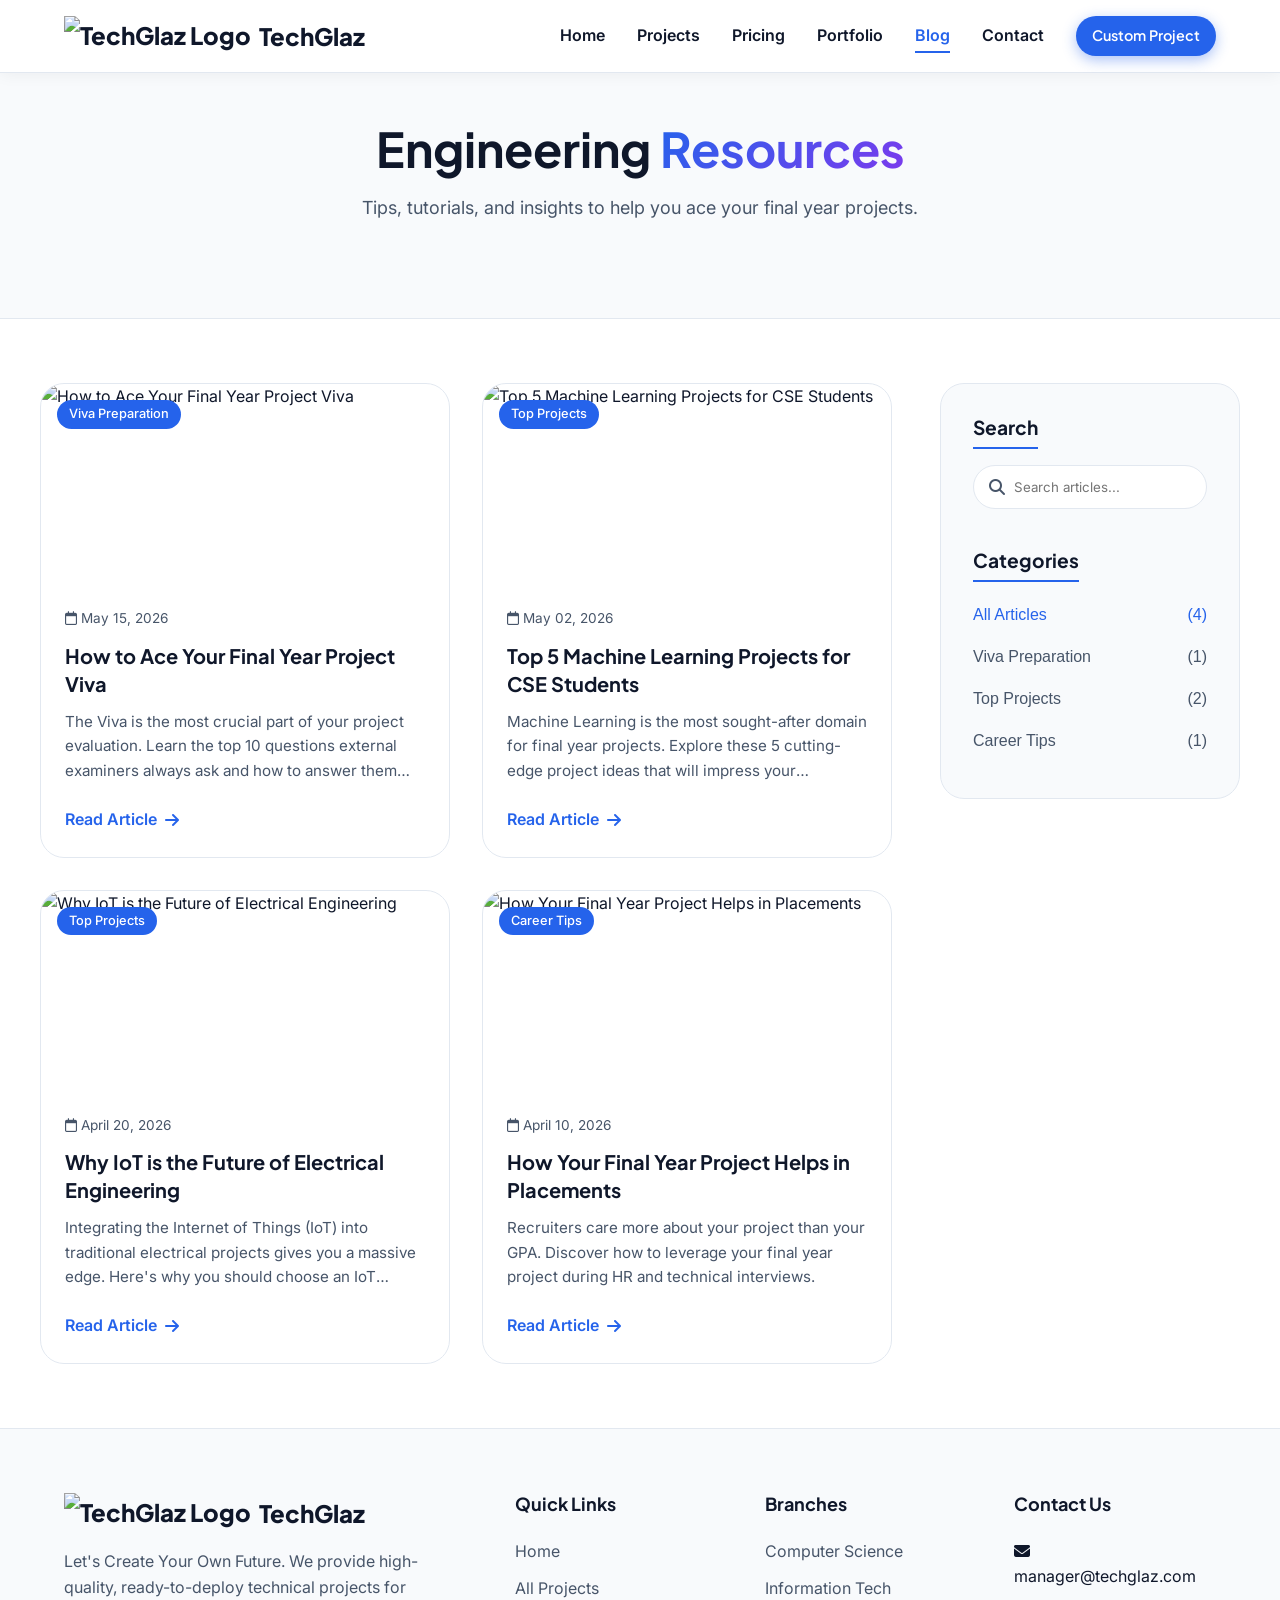
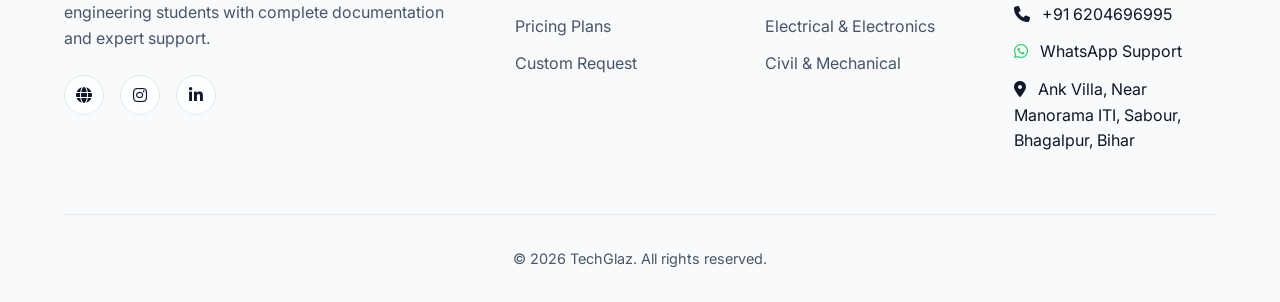
==== commit 3ae75fa6: "style: apply consistent code formatting and whitespace cleanup across project HTML files" ====
--- a/blog.html
+++ b/blog.html
@@ -219,7 +219,7 @@
     <nav class="navbar">
         <div class="container nav-container">
             <a href="index.html" class="logo">
-                <img src="https://techglaz.com/wp-content/uploads/2023/12/cropped-cropped-techglaz-logo-transprent.png" alt="TechGlaz Logo" onerror="this.src='data:image/svg+xml;utf8,<svg xmlns=\'http://www.w3.org/2000/svg\' width=\'40\' height=\'40\' viewBox=\'0 0 100 100\' loading="lazy"><rect width=\'100\' height=\'100\' fill=\'%232563eb\'/><text x=\'50\' y=\'65\' font-family=\'sans-serif\' font-size=\'50\' fill=\'white\' text-anchor=\'middle\'>TG</text></svg>'">
+                <img src="https://techglaz.com/wp-content/uploads/2023/12/cropped-cropped-techglaz-logo-transprent.png" alt="TechGlaz Logo" loading="lazy">
                 TechGlaz
             </a>
             <button class="mobile-menu-btn">
@@ -229,6 +229,7 @@
                 <a href="index.html" class="nav-link">Home</a>
                 <a href="projects.html" class="nav-link">Projects</a>
                 <a href="pricing.html" class="nav-link">Pricing</a>
+                <a href="portfolio.html" class="nav-link">Portfolio</a>
                 <a href="blog.html" class="nav-link active">Blog</a>
                 <a href="contact.html" class="nav-link">Contact</a>
                 <a href="custom-request.html" class="btn btn-primary" style="padding: 0.5rem 1rem; font-size: 0.9rem;">Custom Project</a>
@@ -305,7 +306,7 @@
             <div class="footer-grid">
                 <div class="footer-about">
                     <a href="index.html" class="logo">
-                        <img src="https://techglaz.com/wp-content/uploads/2023/12/cropped-cropped-techglaz-logo-transprent.png" alt="TechGlaz Logo" onerror="this.src='data:image/svg+xml;utf8,<svg xmlns=\'http://www.w3.org/2000/svg\' width=\'40\' height=\'40\' viewBox=\'0 0 100 100\' loading="lazy"><rect width=\'100\' height=\'100\' fill=\'%232563eb\'/><text x=\'50\' y=\'65\' font-family=\'sans-serif\' font-size=\'50\' fill=\'white\' text-anchor=\'middle\'>TG</text></svg>'">
+                        <img src="https://techglaz.com/wp-content/uploads/2023/12/cropped-cropped-techglaz-logo-transprent.png" alt="TechGlaz Logo" loading="lazy">
                         TechGlaz
                     </a>
                     <p>Let's Create Your Own Future. We provide high-quality, ready-to-deploy technical projects for engineering students with complete documentation and expert support.</p>
